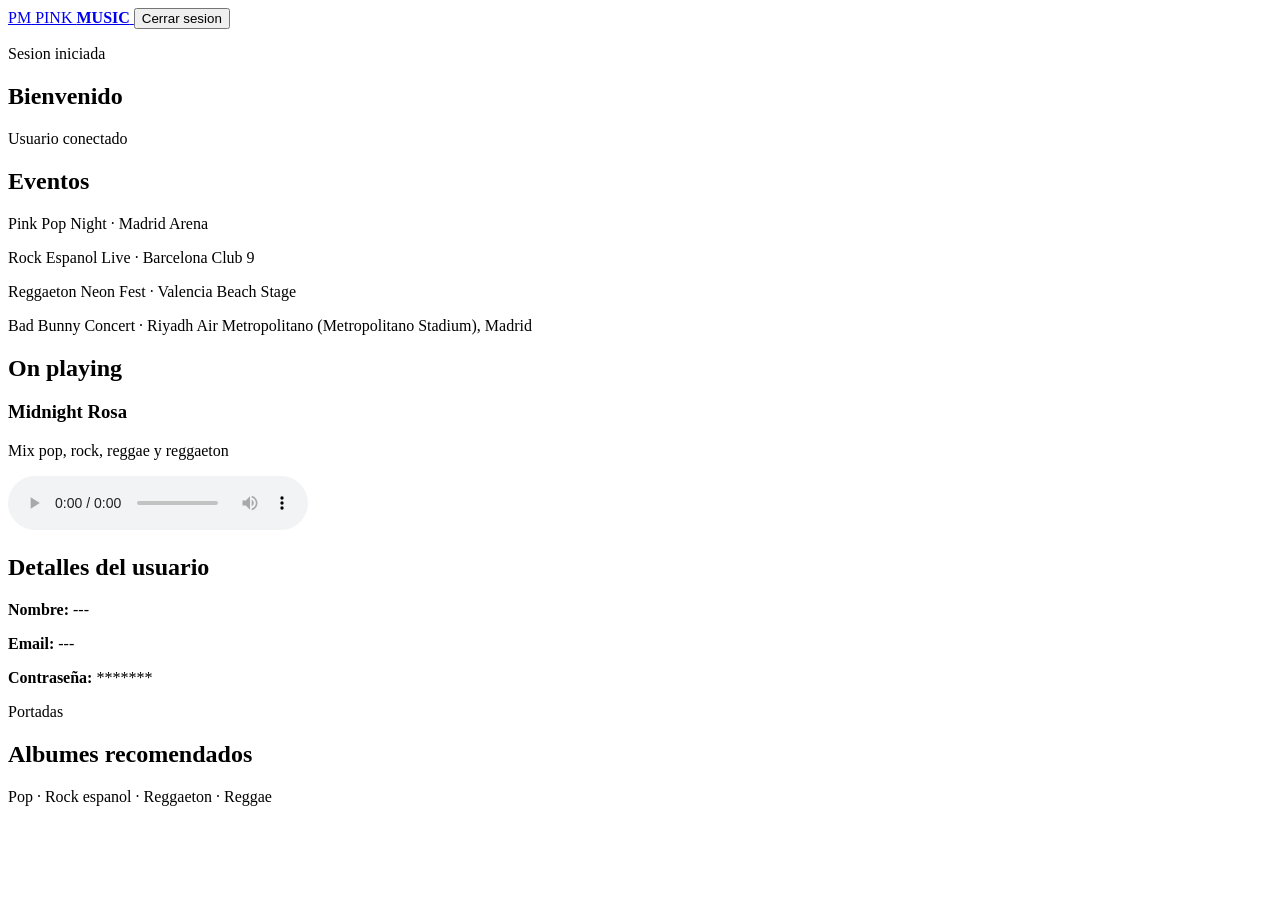
==== dashboard.html @ d443a101 "Add files via upload" ====
﻿<!DOCTYPE html>
<html lang="es">
<head>
  <meta charset="UTF-8">
  <meta name="viewport" content="width=device-width, initial-scale=1.0">
  <title>Panel Pink Neon Music</title>
  <link rel="stylesheet" href="CSS/styles.css">
</head>
<body class="dashboard-page">
  <header class="dashboard-header">
    <a class="brand" href="dashboard.html">
      <span class="brand-mark">PM</span>
      <span>PINK <strong>MUSIC</strong></span>
    </a>
    <button id="logoutBtn" class="ghost-button" type="button">Cerrar sesion</button>
  </header>

  <main class="dashboard-shell">
    <section class="welcome-card">
      <p class="eyebrow">Sesion iniciada</p>
      <h1 id="welcomeName">Bienvenido</h1>
      <p id="welcomeEmail">Usuario conectado</p>
    </section>

    <section class="content-grid">
      <article class="info-card">
        <h2>Eventos</h2>
        <p>Pink Pop Night · Madrid Arena</p>
        <p>Rock Espanol Live · Barcelona Club 9</p>
        <p>Reggaeton Neon Fest · Valencia Beach Stage</p>
        <p>Bad Bunny Concert · Riyadh Air Metropolitano (Metropolitano Stadium), Madrid </p>
      </article>

      <article class="info-card playing-card">
        <h2>On playing</h2>
        <div class="cover-box"></div>
        <h3 class="Albumtitulo">Midnight Rosa</h3>
        <p class="Albumtipo">Mix pop, rock, reggae y reggaeton</p>
        <audio controls width="600">
        <source src="mi-audio.mp4" type="audio/mp4">
  
          </audio>
      </article>

      <article class="info-card">
        <h2>Detalles del usuario</h2>
        <p><strong>Nombre:</strong> <span id="detailName">---</span></p>
        <p><strong>Email:</strong> <span id="detailEmail">---</span></p>
        <p><strong>Contraseña:</strong> *******</p>
      </article>
    </section>
      
    <section class="albums-section">
     
      <div class="section-heading">
         
        <div>
          <p class="eyebrow">Portadas</p>
          <h2>Albumes recomendados</h2>
        </div>
        <span>Pop · Rock espanol · Reggaeton · Reggae</span>
      
      </div>
      <div id="albumGrid" class="album-grid" aria-live="polite"></div>
      
  
    </section>
  </main>

  <script src="JAVASCRIPT/dashboard.js"></script>
</body>
</html>
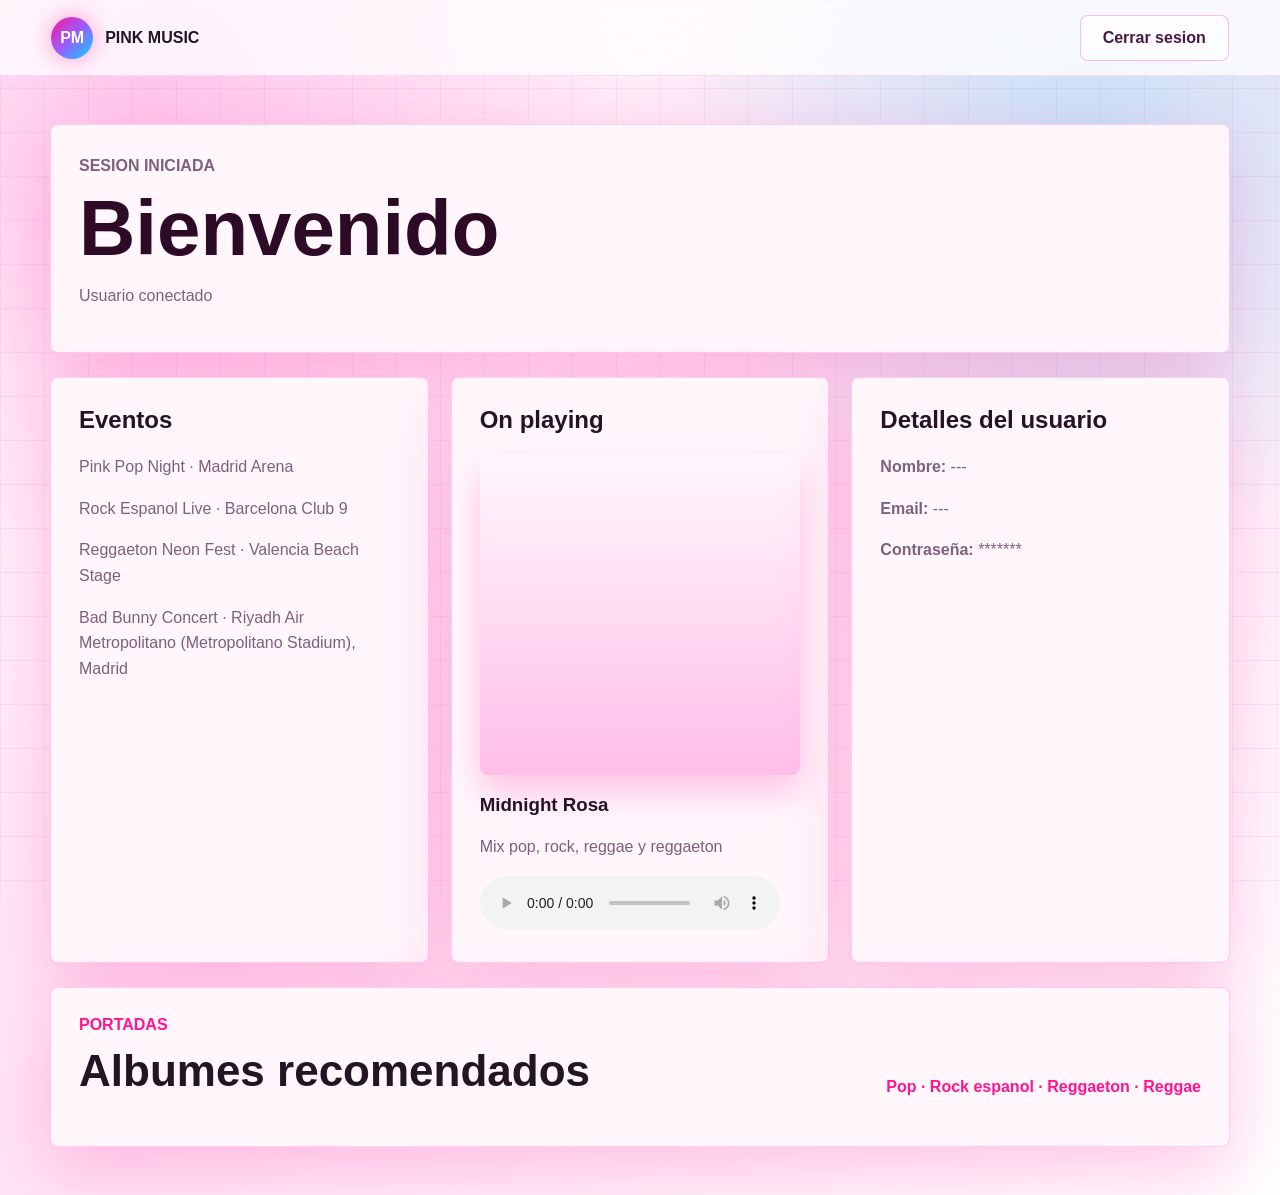
==== commit 8b06ff6a: "Update dashboard.html" ====
--- a/dashboard.html
+++ b/dashboard.html
@@ -4,7 +4,7 @@
   <meta charset="UTF-8">
   <meta name="viewport" content="width=device-width, initial-scale=1.0">
   <title>Panel Pink Neon Music</title>
-  <link rel="stylesheet" href="CSS/styles.css">
+  <link rel="stylesheet" href="css/styles.css">
 </head>
 <body class="dashboard-page">
   <header class="dashboard-header">
--- a/css/styles.css
+++ b/css/styles.css
@@ -0,0 +1,347 @@
+﻿:root {
+  --bg: #fff7fc;
+  --panel: rgba(255, 255, 255, 0.86);
+  --text: #241424;
+  --muted: #7e607e;
+  --pink: #ff4fc3;
+  --hot-pink: #ff1493;
+  --soft-pink: #ffd8f0;
+  --violet: #9b5cff;
+  --cyan: #00d9ff;
+  --lime: #b8ff2c;
+  --warning: #d94f00;
+  --radius: 8px;
+  --shadow: 0 24px 70px rgba(255, 20, 147, 0.22);
+}
+
+* {
+  box-sizing: border-box;
+}
+
+body {
+  min-width: 320px;
+  min-height: 100vh;
+  margin: 0;
+  font-family: Arial, Helvetica, sans-serif;
+  color: var(--text);
+  background:
+    radial-gradient(circle at 12% 8%, rgba(255, 79, 195, 0.28), transparent 30%),
+    radial-gradient(circle at 85% 12%, rgba(0, 217, 255, 0.22), transparent 28%),
+    linear-gradient(135deg, #fff7fc 0%, #ffe4f5 48%, #ffffff 100%);
+}
+
+button,
+input {
+  font: inherit;
+}
+
+.login-page::before,
+.dashboard-page::before {
+  content: "";
+  position: fixed;
+  inset: 0;
+  z-index: -1;
+  background-image:
+    linear-gradient(rgba(255, 20, 147, 0.08) 1px, transparent 1px),
+    linear-gradient(90deg, rgba(155, 92, 255, 0.08) 1px, transparent 1px);
+  background-size: 44px 44px;
+}
+
+.login-shell {
+  width: min(1120px, calc(100% - 36px));
+  min-height: 100vh;
+  margin: 0 auto;
+  display: grid;
+  grid-template-columns: 0.9fr 1.1fr;
+  align-items: center;
+  gap: 36px;
+  padding: 44px 0;
+}
+
+.login-intro {
+  padding: 34px;
+  border-radius: var(--radius);
+  background:
+    linear-gradient(90deg, rgba(255, 255, 255, 0.72), rgba(255, 216, 240, 0.88)),
+    url("https://images.unsplash.com/photo-1516280440614-37939bbacd81?auto=format&fit=crop&w=1200&q=80") center / cover;
+  box-shadow: var(--shadow);
+}
+
+.login-intro h1,
+.welcome-card h1 {
+  margin: 0 0 18px;
+  font-size: clamp(42px, 7vw, 78px);
+  line-height: 0.95;
+  color: #2d0b27;
+}
+
+.login-intro p,
+.form-card p,
+.info-card p,
+.welcome-card p,
+.album-card p {
+  color: var(--muted);
+  line-height: 1.6;
+}
+
+.eyebrow {
+  margin: 0 0 12px;
+  color: var(--hot-pink);
+  font-weight: 900;
+  text-transform: uppercase;
+}
+
+.forms-panel {
+  display: grid;
+  grid-template-columns: 1fr 1fr;
+  gap: 22px;
+}
+
+.form-card,
+.info-card,
+.welcome-card,
+.albums-section {
+  padding: 28px;
+  border: 1px solid rgba(255, 79, 195, 0.26);
+  border-radius: var(--radius);
+  background: var(--bg);
+  box-shadow: var(--shadow);
+  backdrop-filter: blur(18px);
+}
+
+.accent-card {
+  background: linear-gradient(160deg, rgba(255, 255, 255, 0.9), rgba(255, 216, 240, 0.9));
+}
+
+
+.form-card h2,
+.info-card h2,
+.albums-section h2 {
+  margin-top: 0;
+}
+
+label {
+  display: block;
+  margin: 18px 0 8px;
+  font-weight: 800;
+  color: #4d1742;
+}
+
+input {
+  width: 100%;
+  border: 1px solid rgba(255, 79, 195, 0.34);
+  border-radius: var(--radius);
+  padding: 13px 14px;
+  color: var(--text);
+  outline: none;
+  background: rgba(255, 255, 255, 0.92);
+}
+
+input:focus {
+  border-color: var(--hot-pink);
+  box-shadow: 0 0 0 3px rgba(255, 79, 195, 0.18), 0 0 22px rgba(0, 217, 255, 0.22);
+}
+
+.primary-button,
+.secondary-button,
+.ghost-button {
+  min-height: 46px;
+  border: 0;
+  border-radius: var(--radius);
+  padding: 0 22px;
+  cursor: pointer;
+  font-weight: 900;
+}
+
+.primary-button {
+  width: 100%;
+  margin-top: 22px;
+  color: white;
+  background: linear-gradient(90deg, var(--hot-pink), var(--violet));
+  box-shadow: 0 0 26px rgba(255, 20, 147, 0.38);
+}
+
+.secondary-button {
+  width: 100%;
+  margin-top: 22px;
+  color: #21051d;
+  background: linear-gradient(90deg, var(--cyan), var(--lime));
+  box-shadow: 0 0 26px rgba(0, 217, 255, 0.34);
+}
+
+.ghost-button {
+  color: #4d1742;
+  background: rgba(255, 255, 255, 0.72);
+  border: 1px solid rgba(255, 79, 195, 0.38);
+}
+
+.message {
+  min-height: 22px;
+  margin: 14px 0 0;
+  color: #2b8c00;
+  font-weight: 800;
+}
+
+.message.error {
+  color: var(--warning);
+}
+
+.dashboard-header {
+  min-height: 76px;
+  display: flex;
+  align-items: center;
+  justify-content: space-between;
+  gap: 18px;
+  padding: 0 clamp(18px, 4vw, 56px);
+  background: rgba(255, 255, 255, 0.76);
+  backdrop-filter: blur(18px);
+  border-bottom: 1px solid rgba(255, 79, 195, 0.18);
+}
+
+.brand {
+  display: flex;
+  align-items: center;
+  gap: 12px;
+  color: var(--text);
+  font-weight: 800;
+  text-decoration: none;
+}
+
+.brand-mark {
+  display: grid;
+  place-items: center;
+  width: 42px;
+  height: 42px;
+  border-radius: 50%;
+  color: white;
+  background: linear-gradient(135deg, var(--hot-pink), var(--violet), var(--cyan));
+  box-shadow: 0 0 22px rgba(255, 20, 147, 0.42);
+}
+
+.dashboard-shell {
+  width: min(1180px, calc(100% - 36px));
+  margin: 0 auto;
+  padding: 48px 0;
+}
+
+.content-grid {
+  display: grid;
+  grid-template-columns: repeat(3, 1fr);
+  gap: 22px;
+  margin-top: 24px;
+}
+
+.cover-box {
+  aspect-ratio: 1;
+  border-radius: var(--radius);
+  background: linear-gradient(180deg, rgba(255, 79, 195, 0), rgba(255, 79, 195, 0.34)), url("https://is1-ssl.mzstatic.com/image/thumb/Music122/v4/6f/a0/7d/6fa07dbd-3751-cb58-270d-c3a44d7c568b/600x600bb.jpg") center / cover;
+  box-shadow: 0 18px 34px rgba(255, 20, 147, 0.22);
+}
+
+.albums-section {
+  margin-top: 24px;
+}
+
+.section-heading {
+  display: flex;
+  justify-content: space-between;
+  align-items: flex-end;
+  gap: 20px;
+  margin-bottom: 22px;
+}
+
+.section-heading h2 {
+  margin-bottom: 0;
+  font-size: clamp(28px, 4vw, 44px);
+}
+
+.section-heading span {
+  color: var(--hot-pink);
+  font-weight: 900;
+}
+
+.album-grid {
+  display: grid;
+  grid-template-columns: repeat(6, minmax(0, 1fr));
+  gap: 18px;
+}
+
+.album-card {
+  min-width: 0;
+}
+
+.album-art {
+  aspect-ratio: 1;
+  width: 100%;
+  display: grid;
+  place-items: center;
+  overflow: hidden;
+  border-radius: var(--radius);
+  background: linear-gradient(135deg, rgba(255, 79, 195, 0.42), rgba(155, 92, 255, 0.28), rgba(0, 217, 255, 0.28));
+  box-shadow: 0 16px 36px rgba(255, 20, 147, 0.2);
+}
+
+.album-art img {
+  width: 100%;
+  height: 100%;
+  object-fit: cover;
+  display: block;
+}
+
+.album-art span {
+  padding: 12px;
+  color: white;
+  font-size: 13px;
+  font-weight: 900;
+  text-align: center;
+}
+
+.album-card h3 {
+  margin: 12px 0 4px;
+  font-size: 15px;
+  line-height: 1.25;
+}
+
+.album-card p {
+  margin: 0;
+  font-size: 13px;
+}
+
+@media (max-width: 980px) {
+  .login-shell,
+  .forms-panel,
+  .content-grid {
+    grid-template-columns: 1fr;
+  }
+
+  .album-grid {
+    grid-template-columns: repeat(4, minmax(0, 1fr));
+  }
+}
+
+@media (max-width: 700px) {
+  .dashboard-header {
+    align-items: flex-start;
+    flex-direction: column;
+    padding-block: 16px;
+  }
+
+  .album-grid {
+    grid-template-columns: repeat(2, minmax(0, 1fr));
+  }
+
+  .section-heading {
+    align-items: flex-start;
+    flex-direction: column;
+  }
+}
+
+@media (max-width: 520px) {
+  .form-card,
+  .info-card,
+  .welcome-card,
+  .albums-section,
+  .login-intro {
+    padding: 20px;
+  }
+}
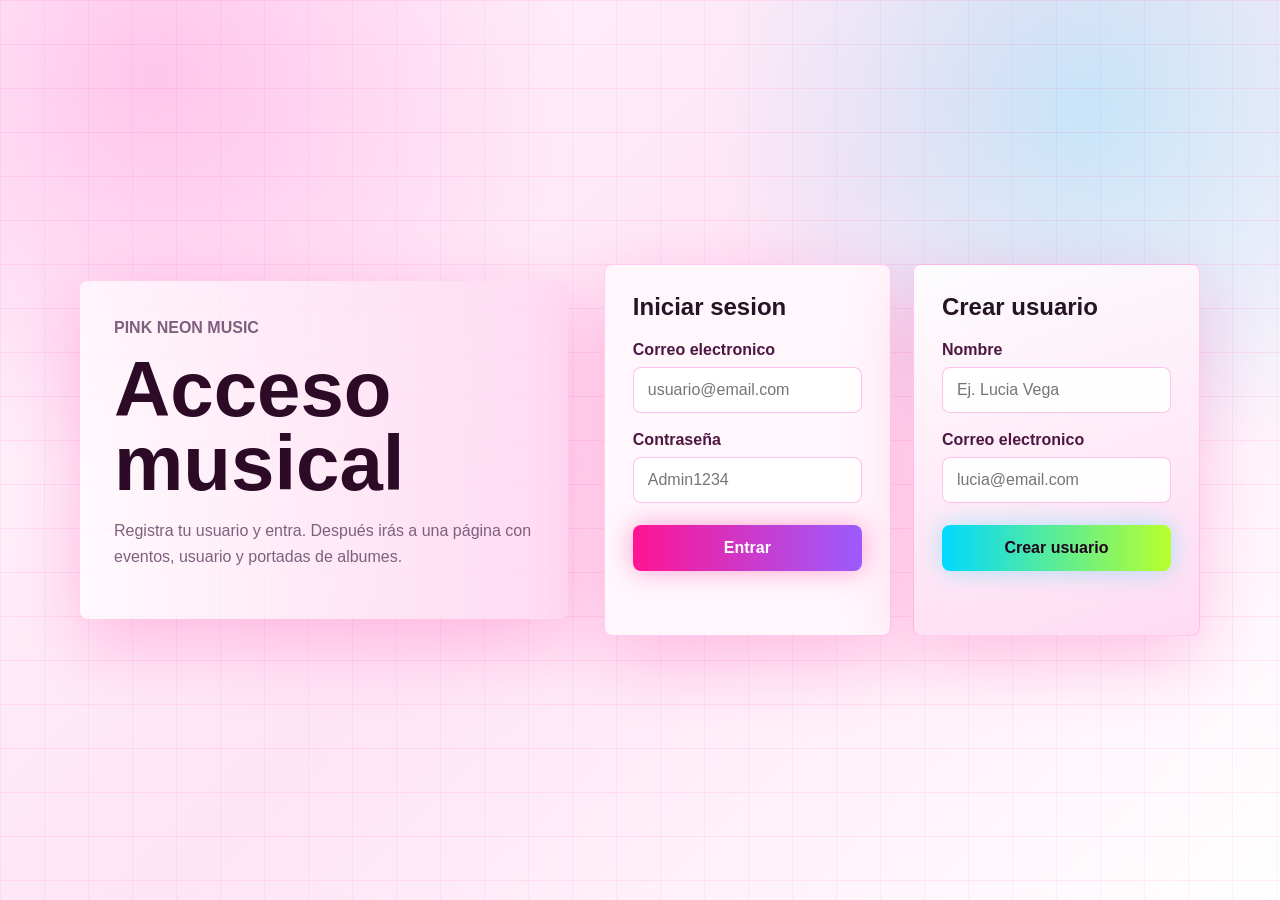
==== commit f43685c6: "Update dashboard.html" ====
--- a/dashboard.html
+++ b/dashboard.html
@@ -67,6 +67,6 @@
     </section>
   </main>
 
-  <script src="JAVASCRIPT/dashboard.js"></script>
+  <script src="jv/dashboard.js"></script>
 </body>
 </html>
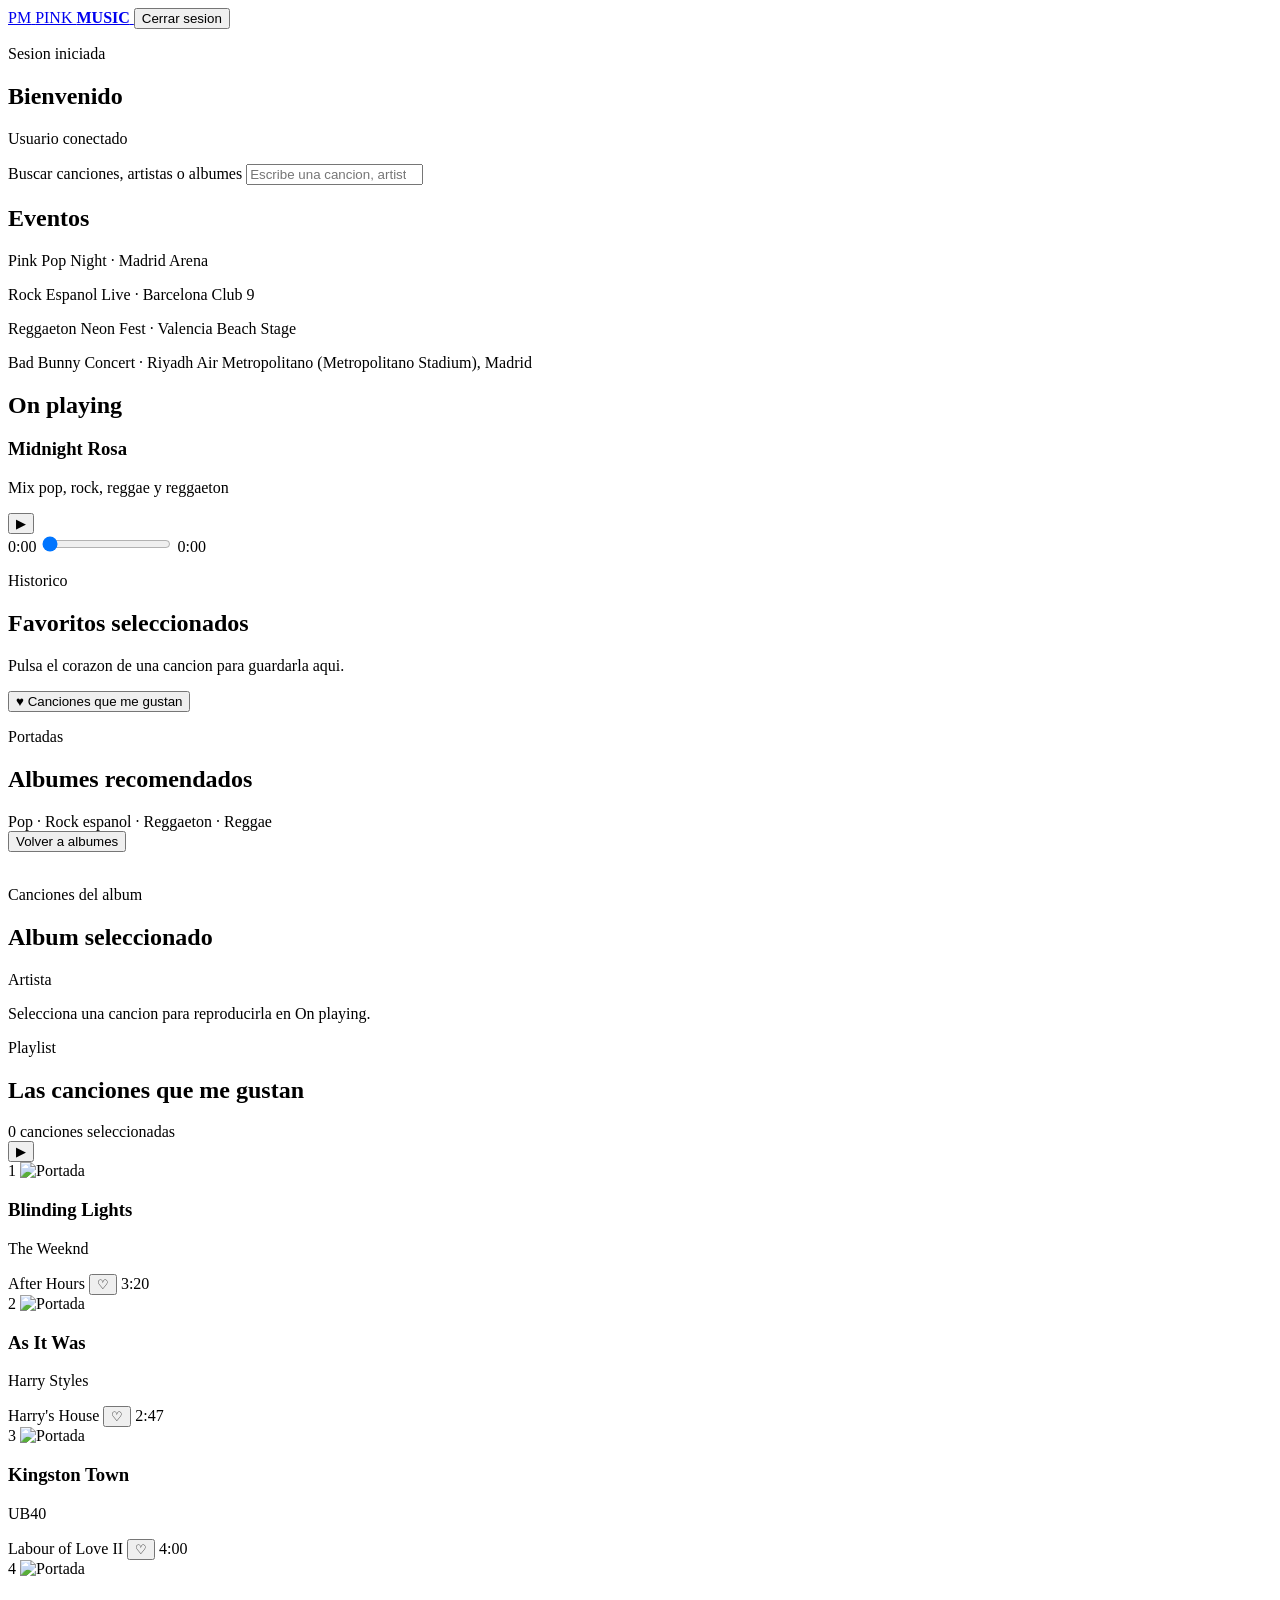
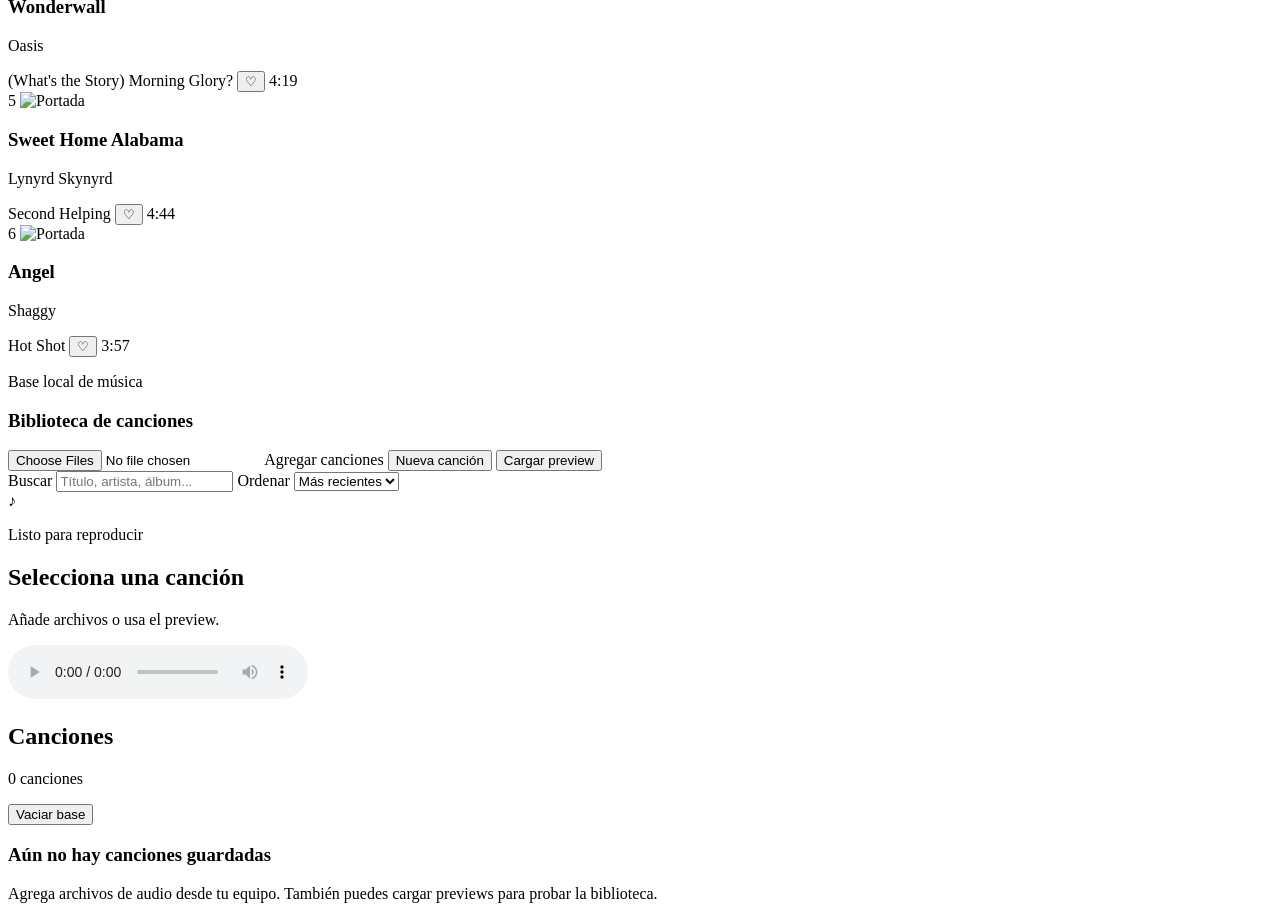
==== commit 37c07964: "Add files via upload" ====
--- a/dashboard.html
+++ b/dashboard.html
@@ -4,7 +4,7 @@
   <meta charset="UTF-8">
   <meta name="viewport" content="width=device-width, initial-scale=1.0">
   <title>Panel Pink Neon Music</title>
-  <link rel="stylesheet" href="css/styles.css">
+  <link rel="stylesheet" href="css2/canciones.css">
 </head>
 <body class="dashboard-page">
   <header class="dashboard-header">
@@ -22,6 +22,13 @@
       <p id="welcomeEmail">Usuario conectado</p>
     </section>
 
+    <section class="search-section">
+      <label for="musicSearch">Buscar canciones, artistas o albumes</label>
+      <input id="musicSearch" type="search" placeholder="Escribe una cancion, artista o album...">
+      <div id="searchResults" class="search-results" hidden></div>
+      <p id="searchEmpty" class="search-empty" hidden>No hay resultados para tu busqueda.</p>
+    </section>
+
     <section class="content-grid">
       <article class="info-card">
         <h2>Eventos</h2>
@@ -36,21 +43,34 @@
         <div class="cover-box"></div>
         <h3 class="Albumtitulo">Midnight Rosa</h3>
         <p class="Albumtipo">Mix pop, rock, reggae y reggaeton</p>
-        <audio controls width="600">
-        <source src="mi-audio.mp4" type="audio/mp4">
-  
+        <div class="music-player">
+          <audio id="dashAudioPlayer" preload="metadata">
+            <source src="mi-audio.mp4" type="audio/mp4">
           </audio>
+          <div class="player-controls">
+            <button id="playPauseBtn" class="player-button" type="button" aria-label="Reproducir cancion">▶</button>
+            <div class="player-time">
+              <span id="currentTime">0:00</span>
+              <input id="songProgress" type="range" min="0" max="100" value="0" aria-label="Progreso de la cancion">
+              <span id="totalTime">0:00</span>
+            </div>
+          </div>
+        </div>
       </article>
 
-      <article class="info-card">
-        <h2>Detalles del usuario</h2>
-        <p><strong>Nombre:</strong> <span id="detailName">---</span></p>
-        <p><strong>Email:</strong> <span id="detailEmail">---</span></p>
-        <p><strong>Contraseña:</strong> *******</p>
+      <article class="info-card favorites-card">
+        <p class="eyebrow">Historico</p>
+        <h2>Favoritos seleccionados</h2>
+        <p class="favorites-empty" id="favoritesEmpty">Pulsa el corazon de una cancion para guardarla aqui.</p>
+        <div id="favoriteSongs" class="favorite-songs" aria-live="polite"></div>
       </article>
     </section>
       
-    <section class="albums-section">
+        <button id="showLikedSongsBtn" class="liked-toggle" type="button" aria-expanded="false" aria-controls="likedSongsSection">
+      <span class="liked-toggle-icon">&#9829;</span>
+      <span>Canciones que me gustan</span>
+    </button>
+<section class="albums-section">
      
       <div class="section-heading">
          
@@ -65,8 +85,199 @@
       
   
     </section>
+
+    <section id="albumSongsSection" class="album-songs-section is-hidden" aria-live="polite">
+      <div class="album-songs-header">
+        <button id="backToAlbumsBtn" class="ghost-button" type="button">Volver a albumes</button>
+        <div class="album-songs-heading">
+          <img id="albumSongsCover" src="" alt="">
+          <div>
+            <p class="eyebrow">Canciones del album</p>
+            <h2 id="albumSongsTitle">Album seleccionado</h2>
+            <span id="albumSongsMeta">Artista</span>
+            <p id="albumSongsDescription">Selecciona una cancion para reproducirla en On playing.</p>
+          </div>
+        </div>
+      </div>
+      <div id="albumSongsList" class="album-songs-list"></div>
+    </section>
+
+    <section id="likedSongsSection" class="liked-songs is-hidden">
+  <div class="section-header">
+    <div>
+      <p class="eyebrow">Playlist</p>
+      <h2>Las canciones que me gustan</h2>
+      <span id="track-counter">0 canciones seleccionadas</span>
+    </div>
+
+    <button class="play-button">▶</button>
+  </div>
+
+  <div class="songs-list">
+    <div class="song" data-song-id="blinding-lights" data-audio="mi-audio.mp4">
+      <span class="number">1</span>
+      <img src="https://i.scdn.co/image/ab67616d00001e02ff9ca10b55ce82ae553c8228" alt="Portada">
+      <div class="song-info">
+        <h3>Blinding Lights</h3>
+        <p>The Weeknd</p>
+      </div>
+      <span class="album">After Hours</span>
+      <button class="like" type="button" aria-label="Anadir Blinding Lights a favoritos" aria-pressed="false">♡</button>
+      <span class="duration">3:20</span>
+    </div>
+
+    <div class="song" data-song-id="as-it-was" data-audio="mi-audio.mp4">
+      <span class="number">2</span>
+      <img src="https://i.scdn.co/image/ab67616d00001e02b46f74097655d7f353caab14" alt="Portada">
+      <div class="song-info">
+        <h3>As It Was</h3>
+        <p>Harry Styles</p>
+      </div>
+      <span class="album">Harry's House</span>
+      <button class="like" type="button" aria-label="Anadir As It Was a favoritos" aria-pressed="false">♡</button>
+      <span class="duration">2:47</span>
+    </div>
+
+    <div class="song" data-song-id="kingston-town" data-audio="mi-audio.mp4">
+      <span class="number">3</span>
+      <img src="https://i.discogs.com/HYeJ_x_K5GkbSbdnxI3HWnkWr0WlKXtUwuT789--Inw/rs:fit/g:sm/q:90/h:463/w:600/czM6Ly9kaXNjb2dz/LWRhdGFiYXNlLWlt/YWdlcy9SLTUxMzcx/MTctMTcxNjMwNjMz/MS0zNzc0LmpwZWc.jpeg" alt="Portada">
+      <div class="song-info">
+        <h3>Kingston Town</h3>
+        <p>UB40</p>
+      </div>
+      <span class="album">Labour of Love II</span>
+      <button class="like" type="button" aria-label="Anadir Kingston Town a favoritos" aria-pressed="false">♡</button>
+      <span class="duration">4:00</span>
+    </div>
+    <div class="song" data-song-id="wonderwall" data-audio="mi-audio.mp4">
+      <span class="number">4</span>
+      <img src="https://www.popsters.co.uk/uploads/1/1/1/4/11141978/s221398184203297103_p597_i1_w1009.jpeg" alt="Portada">
+      <div class="song-info">
+        <h3>Wonderwall</h3>
+        <p>Oasis</p>
+      </div>
+      <span class="album">(What's the Story) Morning Glory?</span>
+      <button class="like" type="button" aria-label="Anadir Wonderwall a favoritos" aria-pressed="false">♡</button>
+      <span class="duration">4:19</span>
+    </div>
+    <div class="song" data-song-id="sweet-home-alabama" data-audio="mi-audio.mp4">
+      <span class="number">5</span>
+      <img src="https://i.scdn.co/image/ab67616d0000b27317e1907923e91181f38290ac" alt="Portada">
+      <div class="song-info">
+        <h3>Sweet Home Alabama</h3>
+        <p>Lynyrd Skynyrd</p>
+      </div>
+      <span class="album">Second Helping</span>
+      <button class="like" type="button" aria-label="Anadir Sweet Home Alabama a favoritos" aria-pressed="false">♡</button>
+      <span class="duration">4:44</span>
+    </div>
+    <div class="song" data-song-id="angel" data-audio="mi-audio.mp4">
+      <span class="number">6</span>
+      <img src="https://i.ytimg.com/vi/LHy-oAMCpPc/hq720.jpg?sqp=-oaymwEhCK4FEIIDSFryq4qpAxMIARUAAAAAGAElAADIQj0AgKJD&rs=AOn4CLB0DHLehGDLP6scG-IQe8tB0sGetg" alt="Portada">
+      <div class="song-info">
+        <h3>Angel</h3>
+        <p>Shaggy</p>
+      </div>
+      <span class="album">Hot Shot</span>
+      <button class="like" type="button" aria-label="Anadir Angel a favoritos" aria-pressed="false">♡</button>
+      <span class="duration">3:57</span>
+    </div>
+  </div>
+</section>
+
+    <!-- ══════════════════════════════════════════
+         SECCIÓN: BIBLIOTECA DE CANCIONES
+         (integrada desde agregarcanciones.html)
+    ══════════════════════════════════════════ -->
+    <section class="biblioteca-section">
+      <div class="app-shell">
+
+        <section class="topbar" aria-label="Controles principales">
+          <div>
+            <p class="eyebrow">Base local de música</p>
+            <h1>Biblioteca de canciones</h1>
+          </div>
+          <div class="actions">
+            <label class="file-button">
+              <input id="fileInput" type="file" accept="audio/*" multiple>
+              <span>Agregar canciones</span>
+            </label>
+            <button id="newSongButton" type="button">Nueva canción</button>
+            <button id="addDemoButton" type="button">Cargar preview</button>
+          </div>
+        </section>
+
+        <section class="toolbar" aria-label="Búsqueda y filtros">
+          <label class="search">
+            <span>Buscar</span>
+            <input id="searchInput" type="search" placeholder="Título, artista, álbum...">
+          </label>
+          <label class="select-wrap">
+            <span>Ordenar</span>
+            <select id="sortSelect">
+              <option value="createdAt-desc">Más recientes</option>
+              <option value="title-asc">Título A-Z</option>
+              <option value="artist-asc">Artista A-Z</option>
+              <option value="album-asc">Álbum A-Z</option>
+            </select>
+          </label>
+        </section>
+
+        <section class="content-grid biblioteca-grid">
+          <aside class="now-playing" aria-label="Reproductor">
+            <div class="cover" id="coverArt">♪</div>
+            <p class="status" id="playerStatus">Listo para reproducir</p>
+            <h2 id="playerTitle">Selecciona una canción</h2>
+            <p id="playerMeta">Añade archivos o usa el preview.</p>
+            <audio id="audioPlayer" controls preload="metadata"></audio>
+          </aside>
+
+          <section class="library" aria-label="Listado de canciones">
+            <div class="library-head">
+              <div>
+                <h2>Canciones</h2>
+                <p id="songCount">0 canciones</p>
+              </div>
+              <button id="clearButton" class="danger" type="button">Vaciar base</button>
+            </div>
+
+            <div id="emptyState" class="empty-state">
+              <h3>Aún no hay canciones guardadas</h3>
+              <p>Agrega archivos de audio desde tu equipo. También puedes cargar previews para probar la biblioteca.</p>
+            </div>
+
+            <div id="songList" class="song-list"></div>
+          </section>
+        </section>
+
+      </div><!-- /.app-shell -->
+    </section><!-- /.biblioteca-section -->
+
   </main>
 
-  <script src="jv/dashboard.js"></script>
+  <template id="songTemplate">
+    <article class="song-row">
+      <button class="play-button" type="button" aria-label="Reproducir">▶</button>
+      <div class="song-info">
+        <input class="title-input" aria-label="Título">
+        <div class="meta-row">
+          <input class="artist-input" aria-label="Artista" placeholder="Artista">
+          <input class="album-input" aria-label="Álbum" placeholder="Álbum">
+        </div>
+      </div>
+      <div class="song-extra">
+        <span class="duration">--:--</span>
+        <label class="attach-button">
+          <input class="attach-input" type="file" accept="audio/*">
+          <span>Archivo</span>
+        </label>
+        <button class="delete-button" type="button">Eliminar</button>
+      </div>
+    </article>
+  </template>
+
+  <script src="jv2/dashboard.js"></script>
+  <script src="jv2/catalog.js"></script>
+  <script src="jv2/app.js"></script>
 </body>
 </html>
